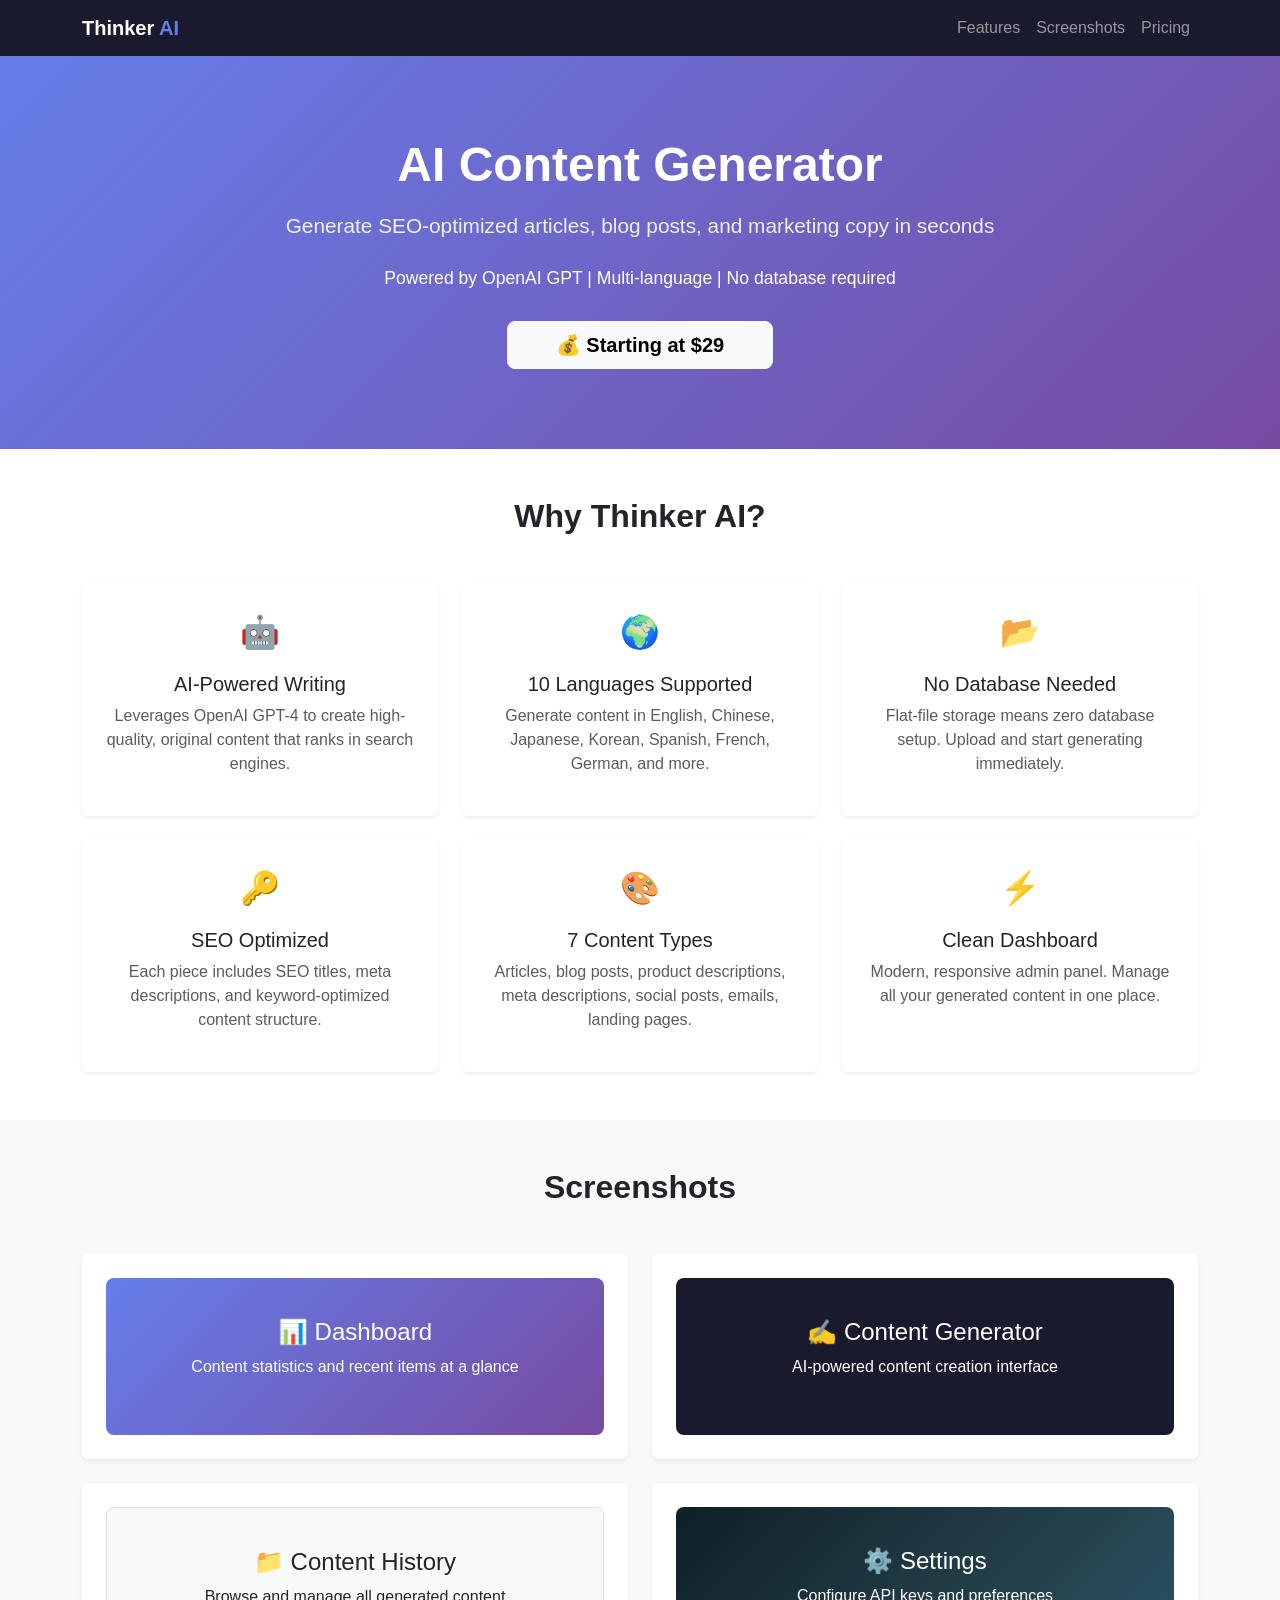
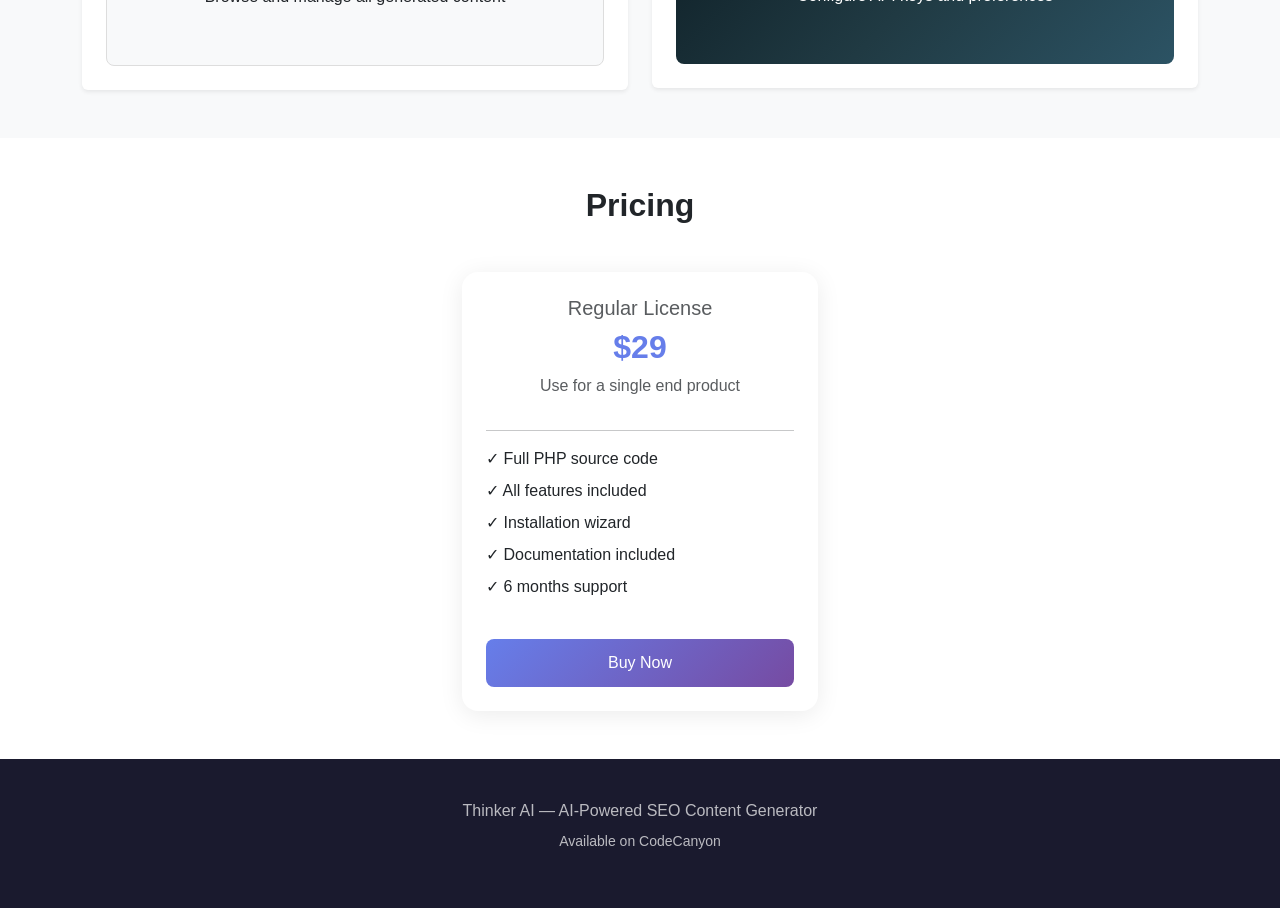
==== index.html @ ade44242 "Deploy preview page" ====
<!DOCTYPE html>
<html lang="en">
<head>
<meta charset="UTF-8">
<meta name="viewport" content="width=device-width, initial-scale=1.0">
<title>Thinker AI - AI SEO Content Generator PHP Script</title>
<link href="https://cdn.jsdelivr.net/npm/bootstrap@5.3.2/dist/css/bootstrap.min.css" rel="stylesheet">
<style>
:root { --primary: #667eea; --secondary: #764ba2; }
body { font-family: -apple-system, BlinkMacSystemFont, 'Segoe UI', Roboto, sans-serif; }
.hero { background: linear-gradient(135deg, var(--primary), var(--secondary)); color: white; padding: 80px 0; }
.hero h1 { font-size: 3rem; font-weight: 800; }
.feature-icon { font-size: 2rem; }
.preview-img { border-radius: 12px; box-shadow: 0 8px 32px rgba(0,0,0,0.12); max-width: 100%; }
.pricing-card { border: none; border-radius: 16px; box-shadow: 0 4px 24px rgba(0,0,0,0.08); transition: transform .2s; }
.pricing-card:hover { transform: translateY(-4px); }
.btn-primary { background: linear-gradient(135deg, var(--primary), var(--secondary)); border: none; border-radius: 8px; padding: 12px 32px; }
.screenshot { border-radius: 8px; box-shadow: 0 4px 16px rgba(0,0,0,0.1); border: 1px solid #eee; }
footer { background: #1a1a2e; color: rgba(255,255,255,0.7); padding: 40px 0; }
</style>
</head>
<body>

<nav class="navbar navbar-expand-lg navbar-dark" style="background: #1a1a2e;">
    <div class="container">
        <a class="navbar-brand fw-bold" href="#">Thinker <span style="color: var(--primary);">AI</span></a>
        <button class="navbar-toggler" type="button" data-bs-toggle="collapse" data-bs-target="#nav">
            <span class="navbar-toggler-icon"></span>
        </button>
        <div class="collapse navbar-collapse" id="nav">
            <ul class="navbar-nav ms-auto">
                <li class="nav-item"><a class="nav-link" href="#features">Features</a></li>
                <li class="nav-item"><a class="nav-link" href="#screenshots">Screenshots</a></li>
                <li class="nav-item"><a class="nav-link" href="#pricing">Pricing</a></li>
            </ul>
        </div>
    </div>
</nav>

<section class="hero text-center">
    <div class="container">
        <h1>AI Content Generator</h1>
        <p class="lead mt-3 mb-4" style="font-size: 1.3rem; opacity: 0.9;">Generate SEO-optimized articles, blog posts, and marketing copy in seconds</p>
        <p style="font-size: 1.1rem; margin-bottom: 30px;">Powered by OpenAI GPT | Multi-language | No database required</p>
        <a class="btn btn-light btn-lg px-5 fw-bold" href="#pricing" style="border-radius: 8px;">💰 Starting at $29</a>
    </div>
</section>

<section id="features" class="py-5">
    <div class="container">
        <h2 class="text-center fw-bold mb-5">Why Thinker AI?</h2>
        <div class="row g-4">
            <div class="col-md-4">
                <div class="card h-100 p-4 text-center border-0 shadow-sm">
                    <div class="feature-icon">🤖</div>
                    <h5 class="mt-3">AI-Powered Writing</h5>
                    <p class="text-muted">Leverages OpenAI GPT-4 to create high-quality, original content that ranks in search engines.</p>
                </div>
            </div>
            <div class="col-md-4">
                <div class="card h-100 p-4 text-center border-0 shadow-sm">
                    <div class="feature-icon">🌍</div>
                    <h5 class="mt-3">10 Languages Supported</h5>
                    <p class="text-muted">Generate content in English, Chinese, Japanese, Korean, Spanish, French, German, and more.</p>
                </div>
            </div>
            <div class="col-md-4">
                <div class="card h-100 p-4 text-center border-0 shadow-sm">
                    <div class="feature-icon">📂</div>
                    <h5 class="mt-3">No Database Needed</h5>
                    <p class="text-muted">Flat-file storage means zero database setup. Upload and start generating immediately.</p>
                </div>
            </div>
            <div class="col-md-4">
                <div class="card h-100 p-4 text-center border-0 shadow-sm">
                    <div class="feature-icon">🔑</div>
                    <h5 class="mt-3">SEO Optimized</h5>
                    <p class="text-muted">Each piece includes SEO titles, meta descriptions, and keyword-optimized content structure.</p>
                </div>
            </div>
            <div class="col-md-4">
                <div class="card h-100 p-4 text-center border-0 shadow-sm">
                    <div class="feature-icon">🎨</div>
                    <h5 class="mt-3">7 Content Types</h5>
                    <p class="text-muted">Articles, blog posts, product descriptions, meta descriptions, social posts, emails, landing pages.</p>
                </div>
            </div>
            <div class="col-md-4">
                <div class="card h-100 p-4 text-center border-0 shadow-sm">
                    <div class="feature-icon">⚡</div>
                    <h5 class="mt-3">Clean Dashboard</h5>
                    <p class="text-muted">Modern, responsive admin panel. Manage all your generated content in one place.</p>
                </div>
            </div>
        </div>
    </div>
</section>

<section id="screenshots" class="py-5 bg-light">
    <div class="container">
        <h2 class="text-center fw-bold mb-5">Screenshots</h2>
        <div class="row g-4">
            <div class="col-md-6">
                <div class="card border-0 shadow-sm">
                    <div class="card-body text-center p-4">
                        <div style="background: linear-gradient(135deg, #667eea, #764ba2); color: white; border-radius: 8px; padding: 40px;">
                            <h4>📊 Dashboard</h4>
                            <p>Content statistics and recent items at a glance</p>
                        </div>
                    </div>
                </div>
            </div>
            <div class="col-md-6">
                <div class="card border-0 shadow-sm">
                    <div class="card-body text-center p-4">
                        <div style="background: #1a1a2e; color: white; border-radius: 8px; padding: 40px;">
                            <h4>✍️ Content Generator</h4>
                            <p>AI-powered content creation interface</p>
                        </div>
                    </div>
                </div>
            </div>
            <div class="col-md-6">
                <div class="card border-0 shadow-sm">
                    <div class="card-body text-center p-4">
                        <div style="background: #f8f9fa; border: 1px solid #ddd; border-radius: 8px; padding: 40px;">
                            <h4>📁 Content History</h4>
                            <p>Browse and manage all generated content</p>
                        </div>
                    </div>
                </div>
            </div>
            <div class="col-md-6">
                <div class="card border-0 shadow-sm">
                    <div class="card-body text-center p-4">
                        <div style="background: linear-gradient(135deg, #0f2027, #203a43, #2c5364); color: white; border-radius: 8px; padding: 40px;">
                            <h4>⚙️ Settings</h4>
                            <p>Configure API keys and preferences</p>
                        </div>
                    </div>
                </div>
            </div>
        </div>
    </div>
</section>

<section id="pricing" class="py-5">
    <div class="container">
        <h2 class="text-center fw-bold mb-5">Pricing</h2>
        <div class="row justify-content-center">
            <div class="col-md-6 col-lg-4">
                <div class="pricing-card card p-4 text-center">
                    <h5 class="text-muted">Regular License</h5>
                    <h2 class="fw-bold" style="color: var(--primary);">$29</h2>
                    <p class="text-muted">Use for a single end product</p>
                    <hr>
                    <ul class="list-unstyled text-start">
                        <li class="mb-2">✓ Full PHP source code</li>
                        <li class="mb-2">✓ All features included</li>
                        <li class="mb-2">✓ Installation wizard</li>
                        <li class="mb-2">✓ Documentation included</li>
                        <li class="mb-2">✓ 6 months support</li>
                    </ul>
                    <a class="btn btn-primary w-100 mt-3" href="#">Buy Now</a>
                </div>
            </div>
        </div>
    </div>
</section>

<footer class="text-center">
    <div class="container">
        <p class="mb-0">Thinker AI — AI-Powered SEO Content Generator</p>
        <p class="small mt-2">Available on CodeCanyon</p>
    </div>
</footer>

<script src="https://cdn.jsdelivr.net/npm/bootstrap@5.3.2/dist/js/bootstrap.bundle.min.js"></script>
</body>
</html>
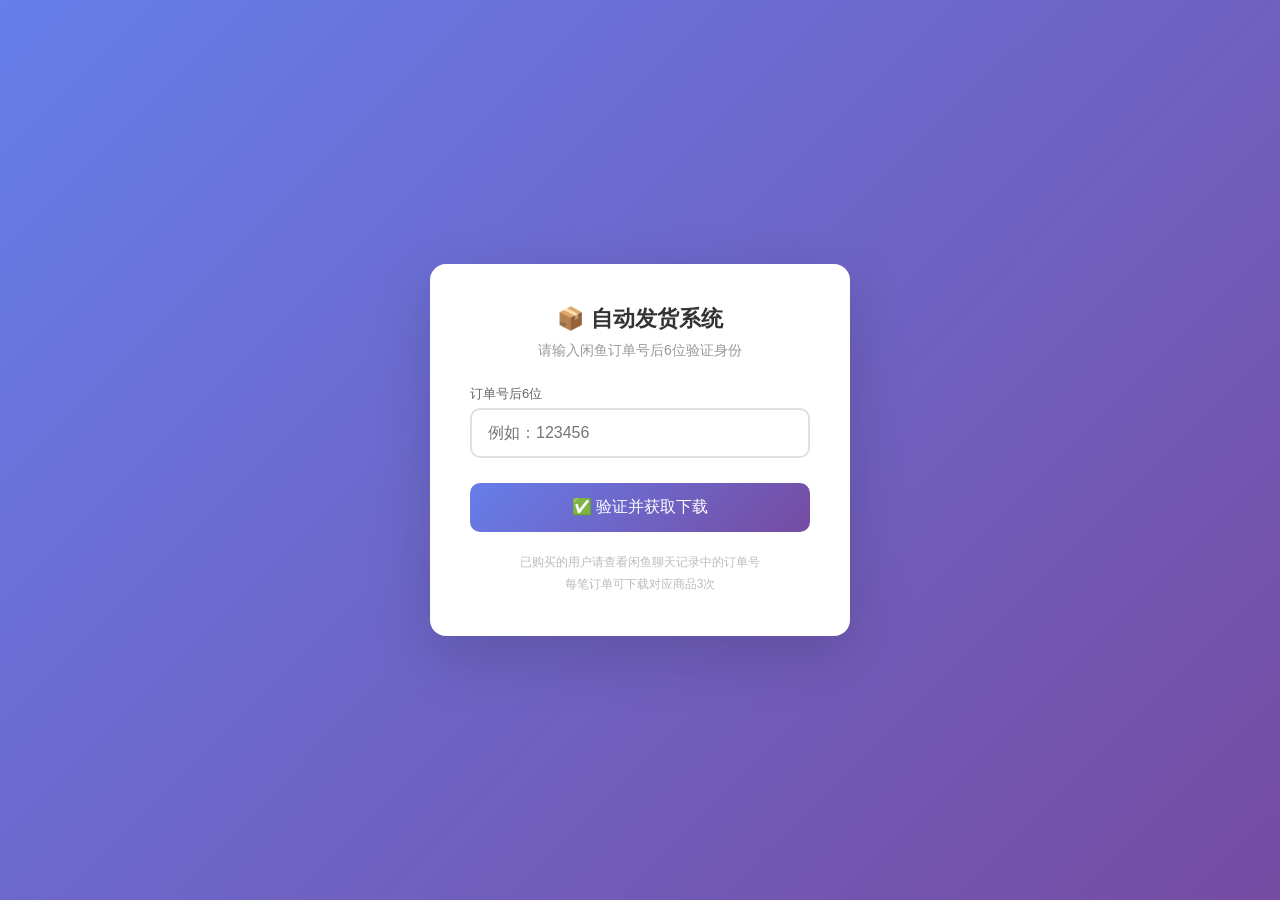
==== commit 0ce71f83: "Add verified delivery page with order verification" ====
--- a/index.html
+++ b/index.html
@@ -1,180 +1,125 @@
 <!DOCTYPE html>
-<html lang="en">
+<html lang="zh-CN">
 <head>
 <meta charset="UTF-8">
 <meta name="viewport" content="width=device-width, initial-scale=1.0">
-<title>Thinker AI - AI SEO Content Generator PHP Script</title>
-<link href="https://cdn.jsdelivr.net/npm/bootstrap@5.3.2/dist/css/bootstrap.min.css" rel="stylesheet">
+<title>自动发货 - 输入订单号下载</title>
 <style>
-:root { --primary: #667eea; --secondary: #764ba2; }
-body { font-family: -apple-system, BlinkMacSystemFont, 'Segoe UI', Roboto, sans-serif; }
-.hero { background: linear-gradient(135deg, var(--primary), var(--secondary)); color: white; padding: 80px 0; }
-.hero h1 { font-size: 3rem; font-weight: 800; }
-.feature-icon { font-size: 2rem; }
-.preview-img { border-radius: 12px; box-shadow: 0 8px 32px rgba(0,0,0,0.12); max-width: 100%; }
-.pricing-card { border: none; border-radius: 16px; box-shadow: 0 4px 24px rgba(0,0,0,0.08); transition: transform .2s; }
-.pricing-card:hover { transform: translateY(-4px); }
-.btn-primary { background: linear-gradient(135deg, var(--primary), var(--secondary)); border: none; border-radius: 8px; padding: 12px 32px; }
-.screenshot { border-radius: 8px; box-shadow: 0 4px 16px rgba(0,0,0,0.1); border: 1px solid #eee; }
-footer { background: #1a1a2e; color: rgba(255,255,255,0.7); padding: 40px 0; }
+* { margin: 0; padding: 0; box-sizing: border-box; }
+body { font-family: -apple-system, 'PingFang SC', 'Microsoft YaHei', sans-serif; background: linear-gradient(135deg, #667eea 0%, #764ba2 100%); min-height: 100vh; padding: 20px; display: flex; align-items: center; justify-content: center; }
+.card { background: white; border-radius: 16px; padding: 40px; max-width: 420px; width: 100%; box-shadow: 0 20px 60px rgba(0,0,0,0.15); text-align: center; }
+h1 { font-size: 22px; color: #333; margin-bottom: 8px; }
+.subtitle { color: #999; font-size: 14px; margin-bottom: 25px; }
+.input-group { margin: 15px 0; text-align: left; }
+.input-group label { font-size: 13px; color: #666; display: block; margin-bottom: 5px; }
+.input-group input { width: 100%; padding: 14px 16px; border: 2px solid #e0e0e0; border-radius: 10px; font-size: 16px; outline: none; transition: 0.2s; }
+.input-group input:focus { border-color: #667eea; }
+.btn { width: 100%; padding: 14px; background: linear-gradient(135deg, #667eea, #764ba2); color: white; border: none; border-radius: 10px; font-size: 16px; cursor: pointer; margin-top: 10px; }
+.btn:hover { opacity: 0.9; }
+.hidden { display: none; }
+#productList { margin-top: 20px; }
+.product-item { background: #f8f9fa; border-radius: 12px; padding: 20px; margin: 12px 0; text-align: left; display: flex; justify-content: space-between; align-items: center; }
+.product-item .info h3 { font-size: 15px; margin-bottom: 4px; }
+.product-item .info .price { color: #ff4757; font-weight: bold; font-size: 16px; }
+.product-item .info .desc { color: #999; font-size: 12px; }
+.dl-btn { background: #ff4757; color: white; padding: 8px 20px; border-radius: 8px; text-decoration: none; font-size: 13px; }
+.dl-btn:hover { opacity: 0.9; }
+.err { color: #ff4757; font-size: 13px; margin-top: 8px; }
+.success { color: #00b894; font-size: 14px; margin-top: 8px; }
+.help-text { font-size: 12px; color: #bbb; margin-top: 20px; line-height: 1.8; }
 </style>
 </head>
 <body>
+<div class="card" id="app">
+    <h1>📦 自动发货系统</h1>
+    <p class="subtitle">请输入闲鱼订单号后6位验证身份</p>
+    
+    <div class="input-group">
+        <label>订单号后6位</label>
+        <input type="text" id="orderInput" placeholder="例如：123456" maxlength="6" inputmode="numeric">
+    </div>
+    <button class="btn" onclick="verifyOrder()">✅ 验证并获取下载</button>
+    <div id="error" class="err hidden"></div>
+    
+    <div id="productList" class="hidden">
+        <p class="success">✅ 验证成功！请选择商品下载：</p>
+        <div id="products"></div>
+    </div>
+    
+    <div class="help-text">
+        已购买的用户请查看闲鱼聊天记录中的订单号<br>
+        每笔订单可下载对应商品3次
+    </div>
+</div>
 
-<nav class="navbar navbar-expand-lg navbar-dark" style="background: #1a1a2e;">
-    <div class="container">
-        <a class="navbar-brand fw-bold" href="#">Thinker <span style="color: var(--primary);">AI</span></a>
-        <button class="navbar-toggler" type="button" data-bs-toggle="collapse" data-bs-target="#nav">
-            <span class="navbar-toggler-icon"></span>
-        </button>
-        <div class="collapse navbar-collapse" id="nav">
-            <ul class="navbar-nav ms-auto">
-                <li class="nav-item"><a class="nav-link" href="#features">Features</a></li>
-                <li class="nav-item"><a class="nav-link" href="#screenshots">Screenshots</a></li>
-                <li class="nav-item"><a class="nav-link" href="#pricing">Pricing</a></li>
-            </ul>
-        </div>
-    </div>
-</nav>
+<script>
+// 已购买订单号列表（手动添加）
+const VALID_ORDERS = ['000000']; // 测试用
 
-<section class="hero text-center">
-    <div class="container">
-        <h1>AI Content Generator</h1>
-        <p class="lead mt-3 mb-4" style="font-size: 1.3rem; opacity: 0.9;">Generate SEO-optimized articles, blog posts, and marketing copy in seconds</p>
-        <p style="font-size: 1.1rem; margin-bottom: 30px;">Powered by OpenAI GPT | Multi-language | No database required</p>
-        <a class="btn btn-light btn-lg px-5 fw-bold" href="#pricing" style="border-radius: 8px;">💰 Starting at $29</a>
-    </div>
-</section>
+// 商品列表
+const PRODUCTS = [
+    {
+        id: 'ai-prompts',
+        name: '🤖 AI提示词大师 v2.0',
+        price: '¥2.99',
+        desc: '100+精选ChatGPT提示词，覆盖10大场景',
+        file: 'ai-prompts-v1.0.zip',
+        codes: ['AI001'] // 备用下载码
+    },
+    {
+        id: 'resume',
+        name: '📄 精美简历模板包',
+        price: '¥4.99',
+        desc: '3款风格简历模板，适配各类岗位',
+        file: '简历模板包-v1.0.zip',
+        codes: ['RES001']
+    },
+    {
+        id: 'excel',
+        name: '📊 Excel函数公式大全',
+        price: '¥4.99',
+        desc: '100+函数详解+5个实用模板',
+        file: 'Excel函数公式大全-v1.0.zip',
+        codes: ['EXC001']
+    }
+];
 
-<section id="features" class="py-5">
-    <div class="container">
-        <h2 class="text-center fw-bold mb-5">Why Thinker AI?</h2>
-        <div class="row g-4">
-            <div class="col-md-4">
-                <div class="card h-100 p-4 text-center border-0 shadow-sm">
-                    <div class="feature-icon">🤖</div>
-                    <h5 class="mt-3">AI-Powered Writing</h5>
-                    <p class="text-muted">Leverages OpenAI GPT-4 to create high-quality, original content that ranks in search engines.</p>
-                </div>
-            </div>
-            <div class="col-md-4">
-                <div class="card h-100 p-4 text-center border-0 shadow-sm">
-                    <div class="feature-icon">🌍</div>
-                    <h5 class="mt-3">10 Languages Supported</h5>
-                    <p class="text-muted">Generate content in English, Chinese, Japanese, Korean, Spanish, French, German, and more.</p>
-                </div>
-            </div>
-            <div class="col-md-4">
-                <div class="card h-100 p-4 text-center border-0 shadow-sm">
-                    <div class="feature-icon">📂</div>
-                    <h5 class="mt-3">No Database Needed</h5>
-                    <p class="text-muted">Flat-file storage means zero database setup. Upload and start generating immediately.</p>
-                </div>
-            </div>
-            <div class="col-md-4">
-                <div class="card h-100 p-4 text-center border-0 shadow-sm">
-                    <div class="feature-icon">🔑</div>
-                    <h5 class="mt-3">SEO Optimized</h5>
-                    <p class="text-muted">Each piece includes SEO titles, meta descriptions, and keyword-optimized content structure.</p>
-                </div>
-            </div>
-            <div class="col-md-4">
-                <div class="card h-100 p-4 text-center border-0 shadow-sm">
-                    <div class="feature-icon">🎨</div>
-                    <h5 class="mt-3">7 Content Types</h5>
-                    <p class="text-muted">Articles, blog posts, product descriptions, meta descriptions, social posts, emails, landing pages.</p>
-                </div>
-            </div>
-            <div class="col-md-4">
-                <div class="card h-100 p-4 text-center border-0 shadow-sm">
-                    <div class="feature-icon">⚡</div>
-                    <h5 class="mt-3">Clean Dashboard</h5>
-                    <p class="text-muted">Modern, responsive admin panel. Manage all your generated content in one place.</p>
-                </div>
-            </div>
-        </div>
-    </div>
-</section>
+function verifyOrder() {
+    var input = document.getElementById('orderInput').value.trim();
+    var error = document.getElementById('error');
+    
+    if (input.length < 4) {
+        error.textContent = '请输入完整的订单号后6位';
+        error.classList.remove('hidden');
+        document.getElementById('productList').classList.add('hidden');
+        return;
+    }
+    
+    // Check if order is valid
+    if (VALID_ORDERS.indexOf(input) >= 0) {
+        error.classList.add('hidden');
+        showProducts();
+    } else {
+        error.textContent = '订单号未找到，请检查输入。已购买请联系卖家确认订单号。';
+        error.classList.remove('hidden');
+        document.getElementById('productList').classList.add('hidden');
+    }
+}
 
-<section id="screenshots" class="py-5 bg-light">
-    <div class="container">
-        <h2 class="text-center fw-bold mb-5">Screenshots</h2>
-        <div class="row g-4">
-            <div class="col-md-6">
-                <div class="card border-0 shadow-sm">
-                    <div class="card-body text-center p-4">
-                        <div style="background: linear-gradient(135deg, #667eea, #764ba2); color: white; border-radius: 8px; padding: 40px;">
-                            <h4>📊 Dashboard</h4>
-                            <p>Content statistics and recent items at a glance</p>
-                        </div>
-                    </div>
-                </div>
-            </div>
-            <div class="col-md-6">
-                <div class="card border-0 shadow-sm">
-                    <div class="card-body text-center p-4">
-                        <div style="background: #1a1a2e; color: white; border-radius: 8px; padding: 40px;">
-                            <h4>✍️ Content Generator</h4>
-                            <p>AI-powered content creation interface</p>
-                        </div>
-                    </div>
-                </div>
-            </div>
-            <div class="col-md-6">
-                <div class="card border-0 shadow-sm">
-                    <div class="card-body text-center p-4">
-                        <div style="background: #f8f9fa; border: 1px solid #ddd; border-radius: 8px; padding: 40px;">
-                            <h4>📁 Content History</h4>
-                            <p>Browse and manage all generated content</p>
-                        </div>
-                    </div>
-                </div>
-            </div>
-            <div class="col-md-6">
-                <div class="card border-0 shadow-sm">
-                    <div class="card-body text-center p-4">
-                        <div style="background: linear-gradient(135deg, #0f2027, #203a43, #2c5364); color: white; border-radius: 8px; padding: 40px;">
-                            <h4>⚙️ Settings</h4>
-                            <p>Configure API keys and preferences</p>
-                        </div>
-                    </div>
-                </div>
-            </div>
-        </div>
-    </div>
-</section>
-
-<section id="pricing" class="py-5">
-    <div class="container">
-        <h2 class="text-center fw-bold mb-5">Pricing</h2>
-        <div class="row justify-content-center">
-            <div class="col-md-6 col-lg-4">
-                <div class="pricing-card card p-4 text-center">
-                    <h5 class="text-muted">Regular License</h5>
-                    <h2 class="fw-bold" style="color: var(--primary);">$29</h2>
-                    <p class="text-muted">Use for a single end product</p>
-                    <hr>
-                    <ul class="list-unstyled text-start">
-                        <li class="mb-2">✓ Full PHP source code</li>
-                        <li class="mb-2">✓ All features included</li>
-                        <li class="mb-2">✓ Installation wizard</li>
-                        <li class="mb-2">✓ Documentation included</li>
-                        <li class="mb-2">✓ 6 months support</li>
-                    </ul>
-                    <a class="btn btn-primary w-100 mt-3" href="#">Buy Now</a>
-                </div>
-            </div>
-        </div>
-    </div>
-</section>
-
-<footer class="text-center">
-    <div class="container">
-        <p class="mb-0">Thinker AI — AI-Powered SEO Content Generator</p>
-        <p class="small mt-2">Available on CodeCanyon</p>
-    </div>
-</footer>
-
-<script src="https://cdn.jsdelivr.net/npm/bootstrap@5.3.2/dist/js/bootstrap.bundle.min.js"></script>
-</body>
-</html>
+function showProducts() {
+    var container = document.getElementById('products');
+    container.innerHTML = '';
+    
+    PRODUCTS.forEach(function(p) {
+        container.innerHTML += '<div class="product-item">' +
+            '<div class="info"><h3>' + p.name + '</h3>' +
+            '<div class="price">' + p.price + '</div>' +
+            '<div class="desc">' + p.desc + '</div></div>' +
+            '<a class="dl-btn" href="' + p.file + '" download>📥 下载</a>' +
+            '</div>';
+    });
+    
+    document.getElementById('productList').classList.remove('hidden');
+}
+</script>
+</body></html>
